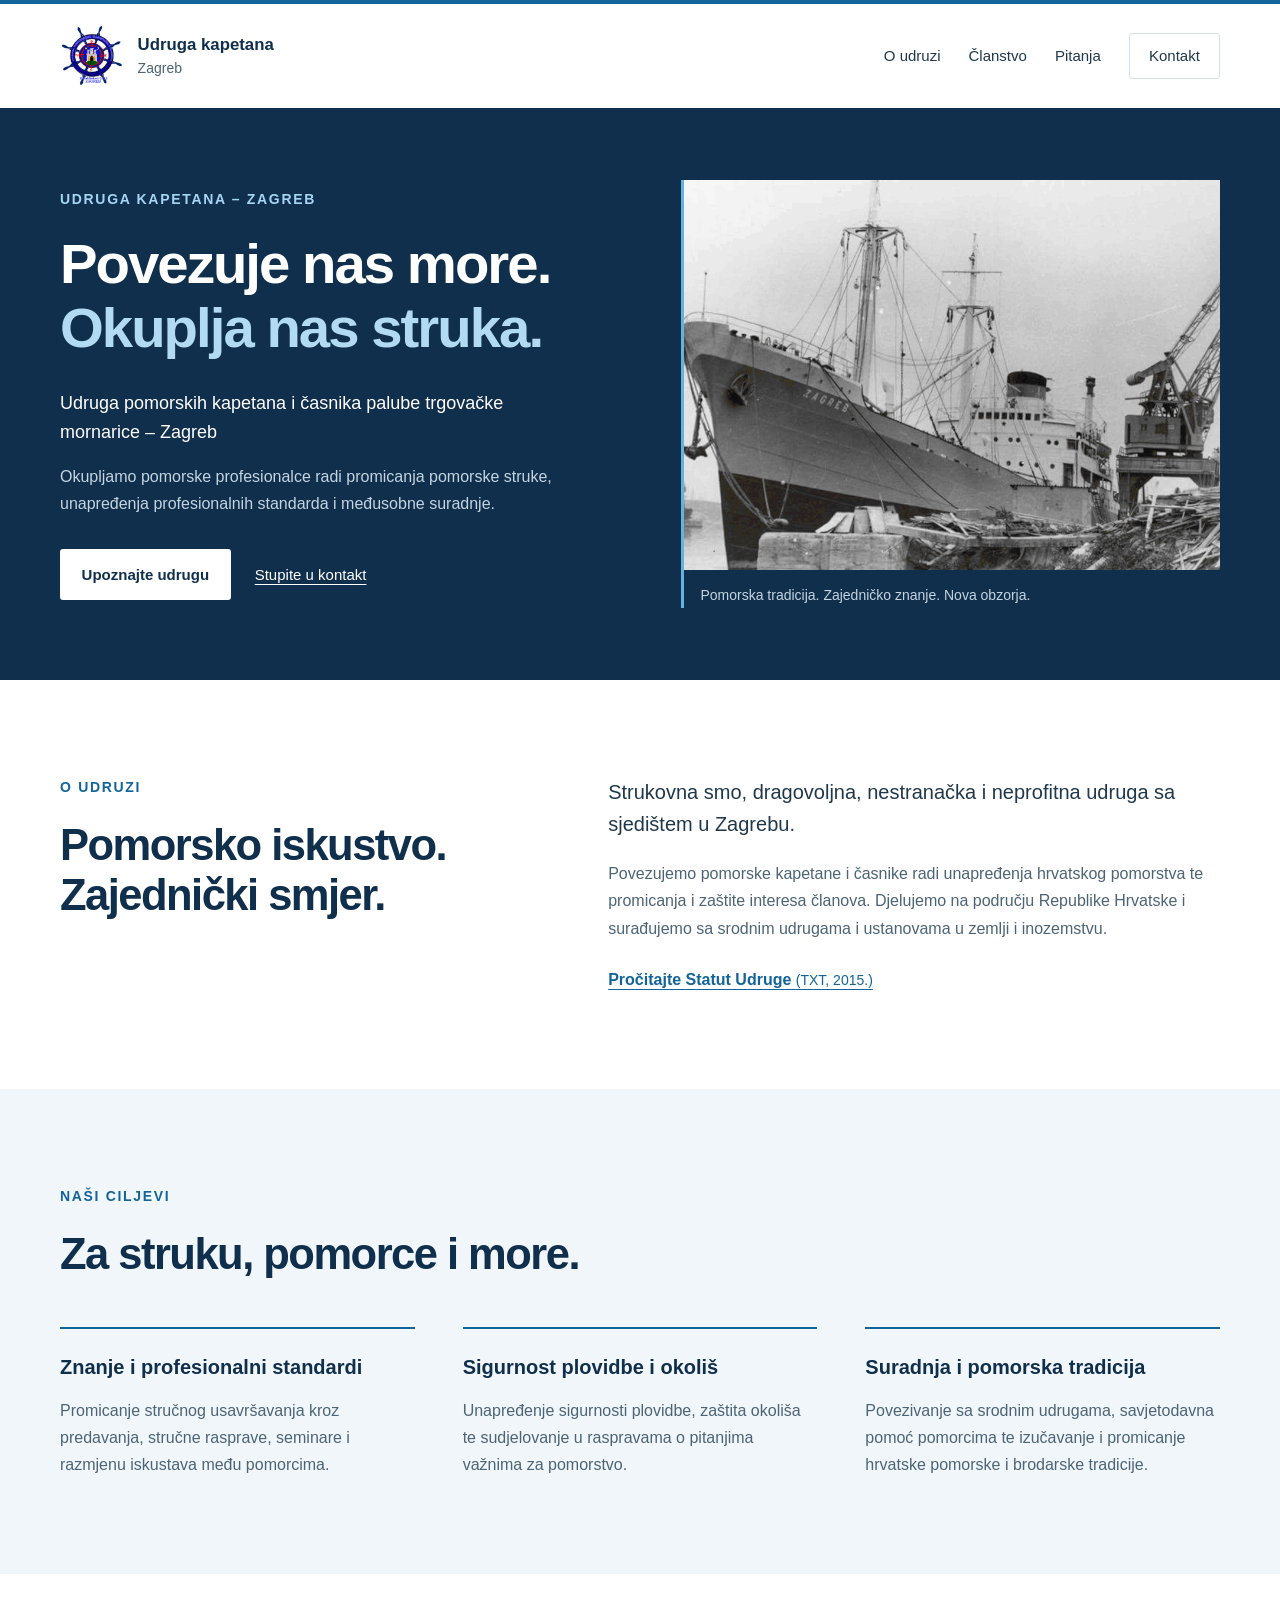
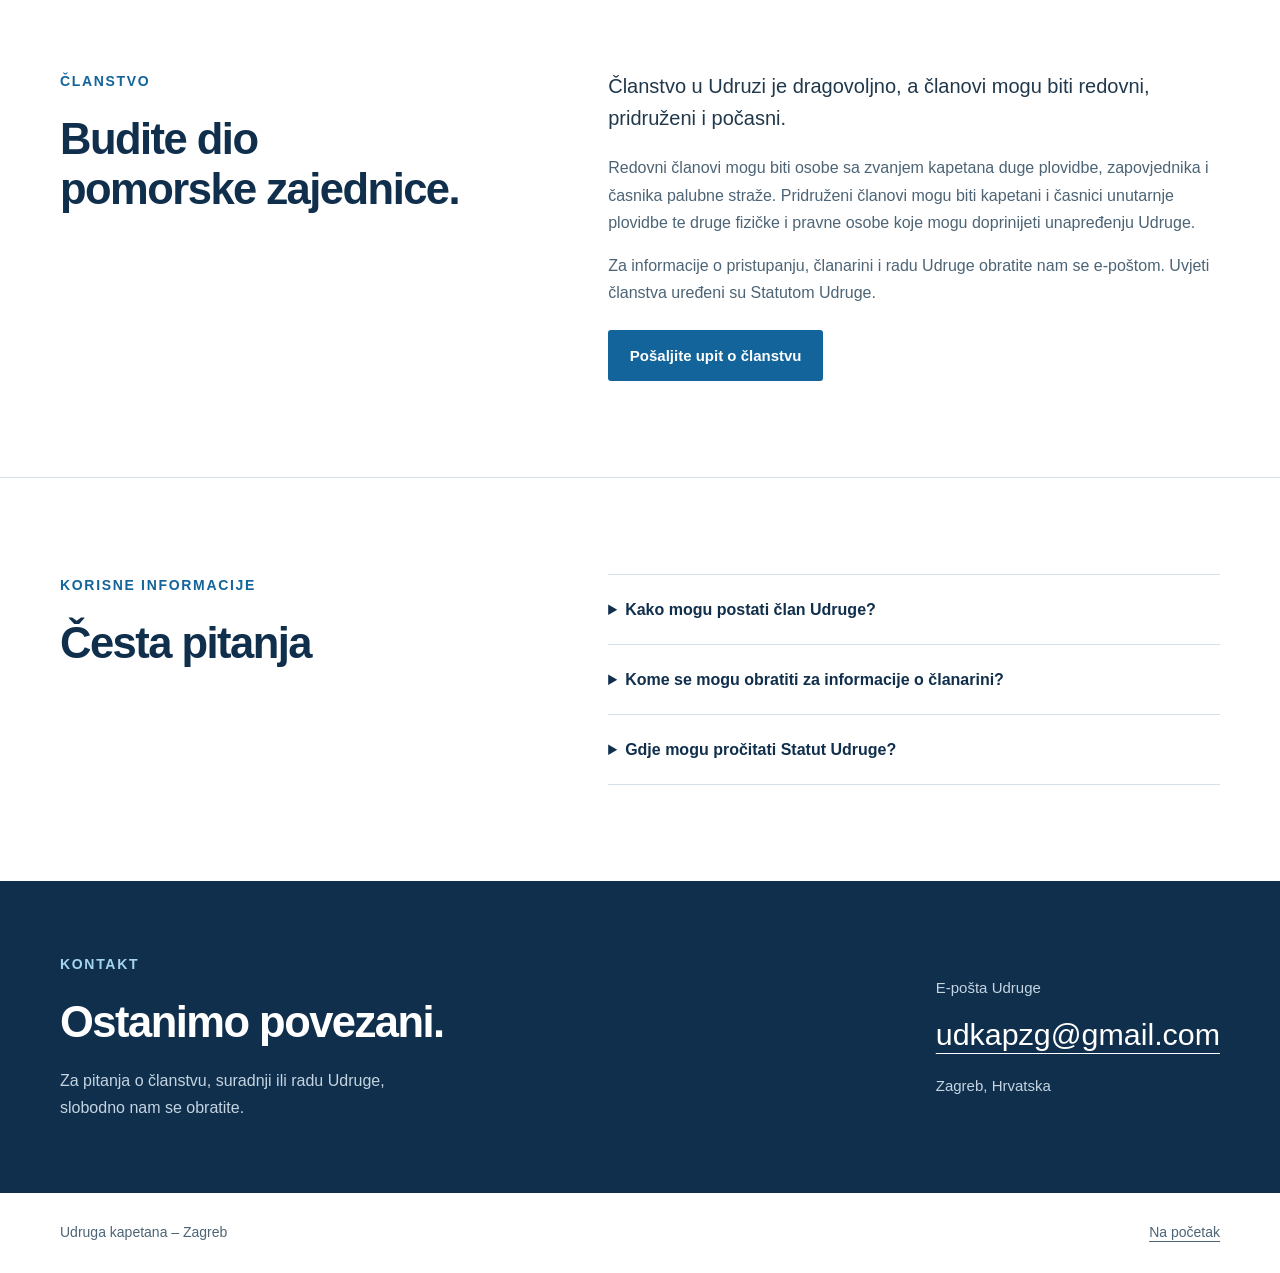
==== index.html @ e69d1c6a "Add static landing page for Udruga kapetana Zagreb" ====
<!doctype html>
<html lang="hr">
  <head>
    <meta charset="utf-8">
    <meta name="viewport" content="width=device-width, initial-scale=1">
    <meta name="description" content="Udruga pomorskih kapetana i časnika palube trgovačke mornarice – Zagreb. Povezivanje pomoraca, promicanje struke i unapređenje profesionalnih standarda.">
    <meta name="theme-color" content="#102f4c">
    <title>Udruga kapetana – Zagreb</title>
    <link rel="icon" href="assets/logo.png" type="image/png">
    <link rel="stylesheet" href="styles.css">
  </head>
  <body>
    <a class="skip-link" href="#sadrzaj">Preskoči na sadržaj</a>
    <header class="site-header">
      <div class="container header-inner">
        <a class="brand" href="#pocetna" aria-label="Udruga kapetana – Zagreb, početna">
          <img src="assets/logo.png" width="64" height="64" alt="Znak Udruge kapetana Zagreb">
          <span>Udruga kapetana<span class="brand-city">Zagreb</span></span>
        </a>
        <nav aria-label="Glavna navigacija">
          <a href="#o-udruzi">O udruzi</a>
          <a href="#clanstvo">Članstvo</a>
          <a href="#pitanja">Pitanja</a>
          <a class="nav-contact" href="#kontakt">Kontakt</a>
        </nav>
      </div>
    </header>

    <main id="sadrzaj">
      <section class="hero" id="pocetna" aria-labelledby="hero-title">
        <div class="container hero-inner">
          <div class="hero-copy">
            <p class="eyebrow">Udruga kapetana – Zagreb</p>
            <h1 id="hero-title">Povezuje nas more.<br><span>Okuplja nas struka.</span></h1>
            <p class="hero-intro">Udruga pomorskih kapetana i časnika palube trgovačke mornarice – Zagreb</p>
            <p class="hero-description">Okupljamo pomorske profesionalce radi promicanja pomorske struke, unapređenja profesionalnih standarda i međusobne suradnje.</p>
            <div class="hero-links">
              <a class="button button-light" href="#o-udruzi">Upoznajte udrugu</a>
              <a class="text-link" href="#kontakt">Stupite u kontakt</a>
            </div>
          </div>
          <figure class="hero-image">
            <img src="assets/brod-zagreb.png" width="1200" height="660" alt="Povijesna crno-bijela fotografija trgovačkog broda Zagreb u luci" fetchpriority="high">
            <figcaption>Pomorska tradicija. Zajedničko znanje. Nova obzorja.</figcaption>
          </figure>
        </div>
      </section>

      <section class="section container about" id="o-udruzi" aria-labelledby="about-title">
        <div>
          <p class="eyebrow">O udruzi</p>
          <h2 id="about-title">Pomorsko iskustvo.<br>Zajednički smjer.</h2>
        </div>
        <div class="section-copy">
          <p class="lead">Strukovna smo, dragovoljna, nestranačka i neprofitna udruga sa sjedištem u Zagrebu.</p>
          <p>Povezujemo pomorske kapetane i časnike radi unapređenja hrvatskog pomorstva te promicanja i zaštite interesa članova. Djelujemo na području Republike Hrvatske i surađujemo sa srodnim udrugama i ustanovama u zemlji i inozemstvu.</p>
          <a class="document-link" href="documents/statut.txt">Pročitajte Statut Udruge <span>(TXT, 2015.)</span></a>
        </div>
      </section>

      <section class="mission-section" aria-labelledby="mission-title">
        <div class="container section">
          <p class="eyebrow">Naši ciljevi</p>
          <h2 id="mission-title">Za struku, pomorce i more.</h2>
          <div class="mission-grid">
            <article>
              <h3>Znanje i profesionalni standardi</h3>
              <p>Promicanje stručnog usavršavanja kroz predavanja, stručne rasprave, seminare i razmjenu iskustava među pomorcima.</p>
            </article>
            <article>
              <h3>Sigurnost plovidbe i okoliš</h3>
              <p>Unapređenje sigurnosti plovidbe, zaštita okoliša te sudjelovanje u raspravama o pitanjima važnima za pomorstvo.</p>
            </article>
            <article>
              <h3>Suradnja i pomorska tradicija</h3>
              <p>Povezivanje sa srodnim udrugama, savjetodavna pomoć pomorcima te izučavanje i promicanje hrvatske pomorske i brodarske tradicije.</p>
            </article>
          </div>
        </div>
      </section>

      <section class="section container membership" id="clanstvo" aria-labelledby="membership-title">
        <div>
          <p class="eyebrow">Članstvo</p>
          <h2 id="membership-title">Budite dio<br>pomorske zajednice.</h2>
        </div>
        <div class="section-copy">
          <p class="lead">Članstvo u Udruzi je dragovoljno, a članovi mogu biti redovni, pridruženi i počasni.</p>
          <p>Redovni članovi mogu biti osobe sa zvanjem kapetana duge plovidbe, zapovjednika i časnika palubne straže. Pridruženi članovi mogu biti kapetani i časnici unutarnje plovidbe te druge fizičke i pravne osobe koje mogu doprinijeti unapređenju Udruge.</p>
          <p>Za informacije o pristupanju, članarini i radu Udruge obratite nam se e-poštom. Uvjeti članstva uređeni su Statutom Udruge.</p>
          <a class="button button-blue" href="mailto:udkapzg@gmail.com">Pošaljite upit o članstvu</a>
        </div>
      </section>

      <section class="questions-section" id="pitanja" aria-labelledby="questions-title">
        <div class="container section questions-inner">
          <div>
            <p class="eyebrow">Korisne informacije</p>
            <h2 id="questions-title">Česta pitanja</h2>
          </div>
          <div class="questions">
            <details>
              <summary>Kako mogu postati član Udruge?</summary>
              <p>Zahtjev za članstvo podnosi se Upravnom odboru. Javite nam se na <a href="mailto:udkapzg@gmail.com">udkapzg@gmail.com</a> za informacije o pristupnici i uvjetima članstva.</p>
            </details>
            <details>
              <summary>Kome se mogu obratiti za informacije o članarini?</summary>
              <p>Za podatke o članarini i načinu plaćanja obratite se Udruzi putem e-pošte na <a href="mailto:udkapzg@gmail.com">udkapzg@gmail.com</a>.</p>
            </details>
            <details>
              <summary>Gdje mogu pročitati Statut Udruge?</summary>
              <p><a href="documents/statut.txt">Statut Udruge od 28. rujna 2015.</a> dostupan je kao tekstualni dokument.</p>
            </details>
          </div>
        </div>
      </section>

      <section class="contact-section" id="kontakt" aria-labelledby="contact-title">
        <div class="container contact-inner">
          <div>
            <p class="eyebrow">Kontakt</p>
            <h2 id="contact-title">Ostanimo povezani.</h2>
            <p>Za pitanja o članstvu, suradnji ili radu Udruge,<br class="desktop-break"> slobodno nam se obratite.</p>
          </div>
          <address>
            <span>E-pošta Udruge</span>
            <a href="mailto:udkapzg@gmail.com">udkapzg@gmail.com</a>
            <span>Zagreb, Hrvatska</span>
          </address>
        </div>
      </section>
    </main>

    <footer class="site-footer">
      <div class="container footer-inner">
        <p>Udruga kapetana – Zagreb</p>
        <a href="#pocetna">Na početak</a>
      </div>
    </footer>
  </body>
</html>
---- styles.css ----
:root {
  color-scheme: light;
  --navy: #102f4c;
  --blue: #12649b;
  --text: #20384b;
  --muted: #4c6475;
  --line: #d5e1e9;
  --pale: #f1f6fa;
}

* { box-sizing: border-box; }
html { scroll-behavior: smooth; scroll-padding-top: 2rem; }
body { margin: 0; color: var(--text); background: #fff; font-family: -apple-system, BlinkMacSystemFont, "Segoe UI", sans-serif; font-size: 1rem; line-height: 1.7; }
a { color: var(--blue); text-underline-offset: .25em; }
a:hover { text-decoration-thickness: 2px; }
a:focus-visible, summary:focus-visible { outline: 3px solid #dc9c26; outline-offset: 5px; }
img { display: block; max-width: 100%; height: auto; }
p, h1, h2, h3, figure { margin: 0; }
h1, h2, h3 { color: var(--navy); line-height: 1.15; }
h1, h2 { letter-spacing: -.035em; }
h2 { font-size: clamp(2rem, 3.4vw, 2.8rem); font-weight: 650; }
h3 { font-size: 1.25rem; font-weight: 650; line-height: 1.4; }
.container { width: min(1160px, calc(100% - 4rem)); margin-inline: auto; }
.section { padding-block: 6rem; }
.eyebrow { color: var(--blue); font-size: .875rem; font-weight: 700; letter-spacing: .12em; text-transform: uppercase; margin-bottom: 1.25rem; }
.skip-link { position: absolute; top: .5rem; left: .5rem; z-index: 10; padding: .75rem 1rem; background: #fff; transform: translateY(-200%); }
.skip-link:focus { transform: translateY(0); }
.site-header { border-top: 4px solid var(--blue); }
.header-inner { display: flex; align-items: center; justify-content: space-between; gap: 2rem; padding-block: 1.25rem; }
.brand { display: flex; align-items: center; gap: .85rem; color: var(--navy); text-decoration: none; line-height: 1.3; font-size: 1.05rem; font-weight: 700; }
.brand img { width: 64px; height: 64px; object-fit: contain; }
.brand-city { display: block; color: var(--muted); font-size: .875rem; font-weight: 400; margin-top: .2rem; }
nav { display: flex; flex-wrap: wrap; align-items: center; gap: 1.75rem; }
nav a { padding-block: .5rem; color: var(--text); font-size: .9375rem; text-decoration: none; }
nav a:hover { text-decoration: underline; }
nav .nav-contact { border: 1px solid var(--line); padding: .55rem 1.2rem; border-radius: 3px; }
.hero { background: var(--navy); overflow: hidden; }
.hero-inner { display: grid; grid-template-columns: 1.05fr 1fr; align-items: center; gap: 3.5rem; padding-block: 4.5rem; }
.hero .eyebrow { color: #a5d5f2; }
h1 { color: #fff; font-size: clamp(2.5rem, 4.4vw, 3.65rem); font-weight: 650; }
h1 span { color: #b2dbf3; }
.hero-intro { margin-top: 1.75rem; color: #fff; font-size: 1.125rem; line-height: 1.6; max-width: 30rem; }
.hero-description { color: #c4d4e1; margin-top: 1rem; max-width: 31rem; }
.hero-links { display: flex; flex-wrap: wrap; align-items: center; gap: 1.5rem; margin-top: 2rem; }
.button { display: inline-block; border-radius: 3px; padding: .8rem 1.35rem; font-size: .9375rem; font-weight: 650; text-decoration: none; }
.button:hover { text-decoration: underline; }
.button-light { background: #fff; color: var(--navy); }
.button-blue { background: var(--blue); color: #fff; margin-top: .25rem; }
.text-link { color: #fff; font-size: .9375rem; }
.hero-image { border-left: 3px solid #62b3e2; }
.hero-image img { width: 100%; height: 390px; object-fit: cover; object-position: 40% center; }
.hero-image figcaption { font-size: .875rem; color: #c4d4e1; padding: .9rem 1rem 0; }
.about, .membership, .questions-inner { display: grid; grid-template-columns: .85fr 1.15fr; gap: 6rem; }
.section-copy p + p { margin-top: 1rem; }
.section-copy p { color: var(--muted); }
.section-copy .lead { color: var(--text); font-size: 1.25rem; line-height: 1.6; margin-bottom: 1.25rem; }
.document-link { display: inline-block; font-weight: 600; margin-top: 1.5rem; }
.document-link span { font-size: .875rem; font-weight: 400; }
.mission-section { background: var(--pale); }
.mission-grid { display: grid; grid-template-columns: repeat(3, 1fr); gap: 3rem; margin-top: 3rem; }
.mission-grid article { border-top: 2px solid var(--blue); padding-top: 1.5rem; }
.mission-grid p { margin-top: 1rem; color: var(--muted); }
.membership .button { margin-top: 1.5rem; }
.questions-section { border-top: 1px solid var(--line); }
.questions details { border-bottom: 1px solid var(--line); }
.questions details:first-child { border-top: 1px solid var(--line); }
.questions summary { padding: 1.3rem .5rem 1.3rem 0; font-weight: 600; cursor: pointer; color: var(--navy); }
.questions details p { padding-bottom: 1.5rem; color: var(--muted); }
.questions details[open] summary { color: var(--blue); }
.contact-section { background: var(--navy); color: #c4d4e1; }
.contact-inner { display: flex; align-items: center; justify-content: space-between; gap: 3rem; padding-block: 4.5rem; }
.contact-section .eyebrow { color: #a5d5f2; }
.contact-section h2 { color: #fff; }
.contact-section p:not(.eyebrow) { margin-top: 1.25rem; }
address { font-style: normal; }
address span { display: block; font-size: .9375rem; }
address a { display: inline-block; margin-block: .5rem .75rem; color: #fff; font-size: clamp(1.25rem, 2.6vw, 1.9rem); text-decoration-thickness: 1px; }
.footer-inner { display: flex; justify-content: space-between; gap: 2rem; padding-block: 1.75rem; font-size: .875rem; color: var(--muted); }
.footer-inner a { color: var(--muted); }

@media (max-width: 900px) {
  .hero-inner { gap: 2rem; }
  .hero-image img { height: 400px; }
  .about, .membership, .questions-inner { gap: 3rem; }
  .mission-grid { gap: 1.75rem; }
}

@media (max-width: 700px) {
  .container { width: calc(100% - 2.5rem); }
  .section { padding-block: 3.5rem; }
  .header-inner { flex-direction: column; align-items: flex-start; gap: 1rem; }
  .brand img { width: 52px; height: 52px; }
  nav { width: 100%; justify-content: space-between; gap: .5rem; }
  nav a { font-size: .875rem; }
  nav .nav-contact { padding: .4rem .75rem; }
  .hero-inner { grid-template-columns: 1fr; padding-block: 3rem; gap: 2.5rem; }
  h1 { font-size: clamp(2.25rem, 8.5vw, 3.25rem); }
  .hero-image img { height: auto; aspect-ratio: 16 / 10; }
  .hero-links { gap: 1.25rem; }
  .about, .membership, .questions-inner { grid-template-columns: 1fr; gap: 2rem; }
  .mission-grid { grid-template-columns: 1fr; margin-top: 2rem; gap: 2rem; }
  .contact-inner { flex-direction: column; align-items: flex-start; padding-block: 3.5rem; gap: 2rem; }
  .desktop-break { display: none; }
  .footer-inner { flex-wrap: wrap; gap: .75rem 2rem; }
}

@media (prefers-reduced-motion: reduce) {
  html { scroll-behavior: auto; }
}
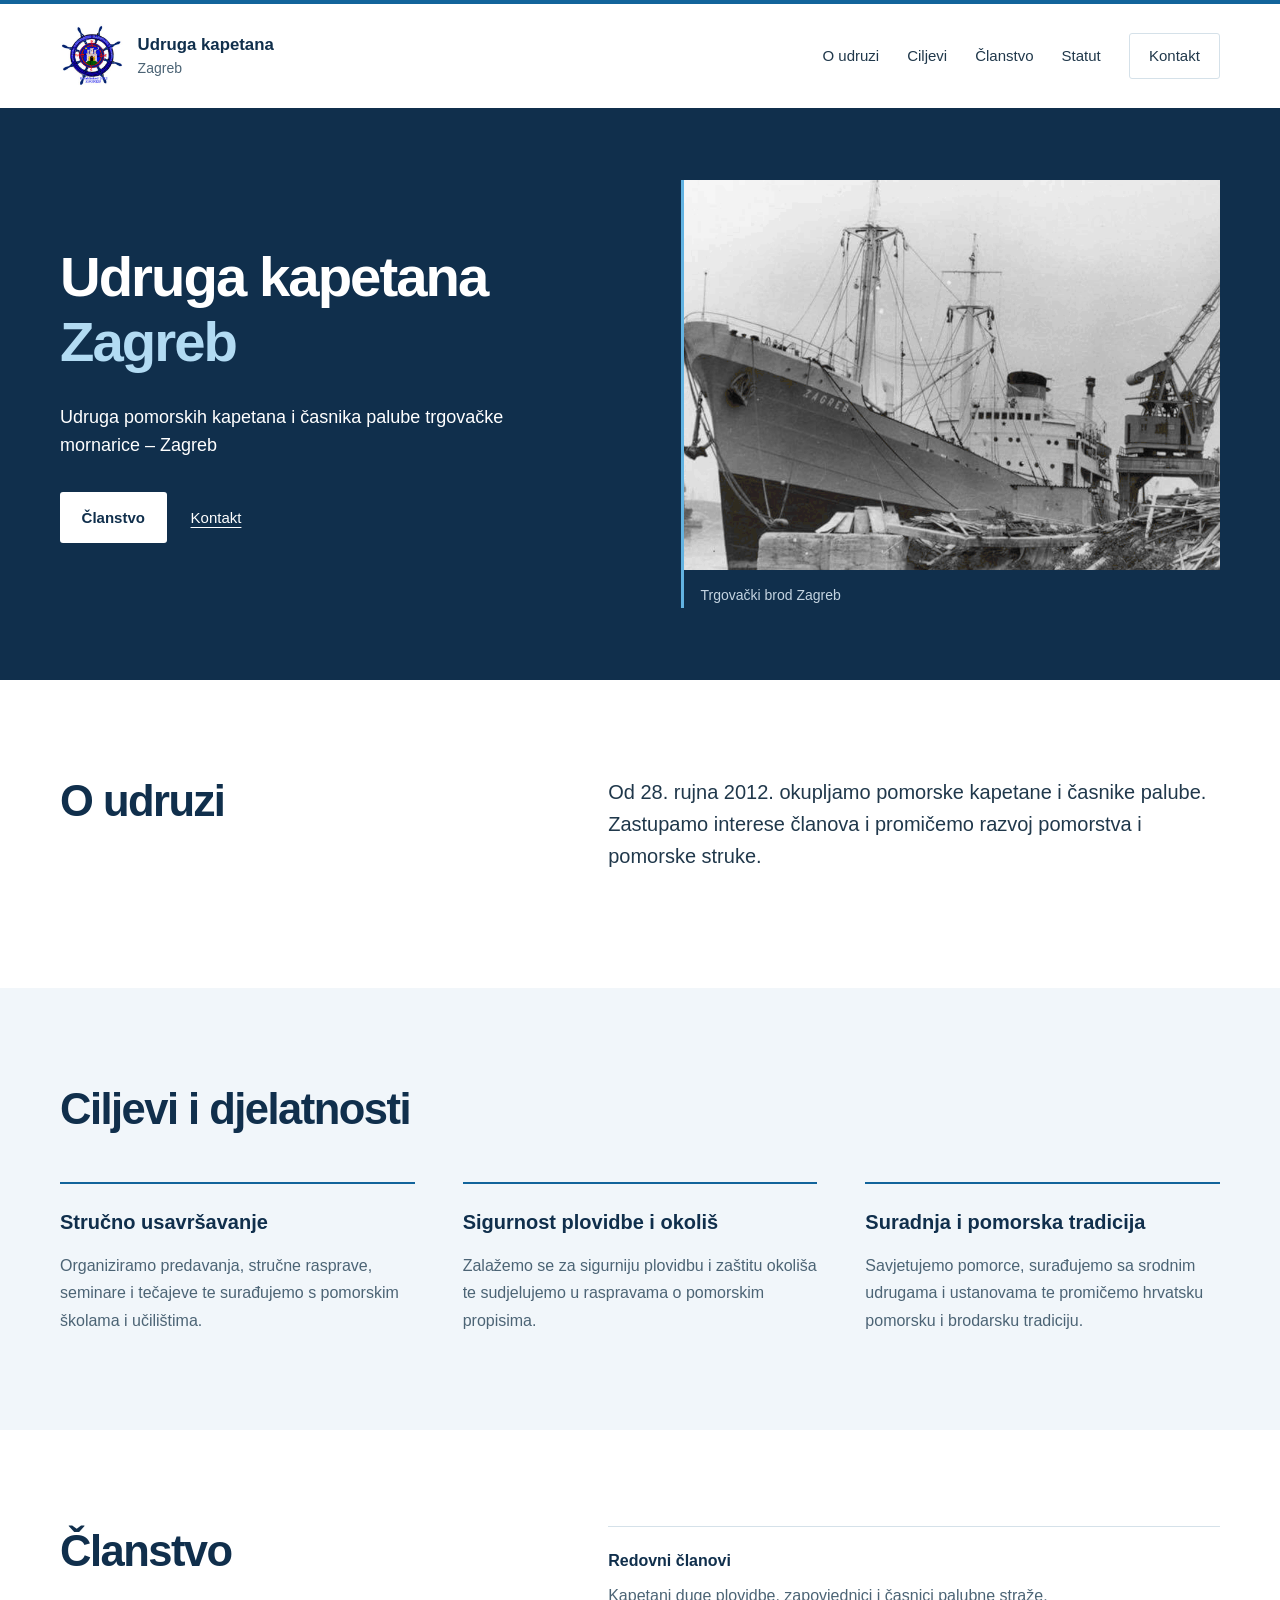
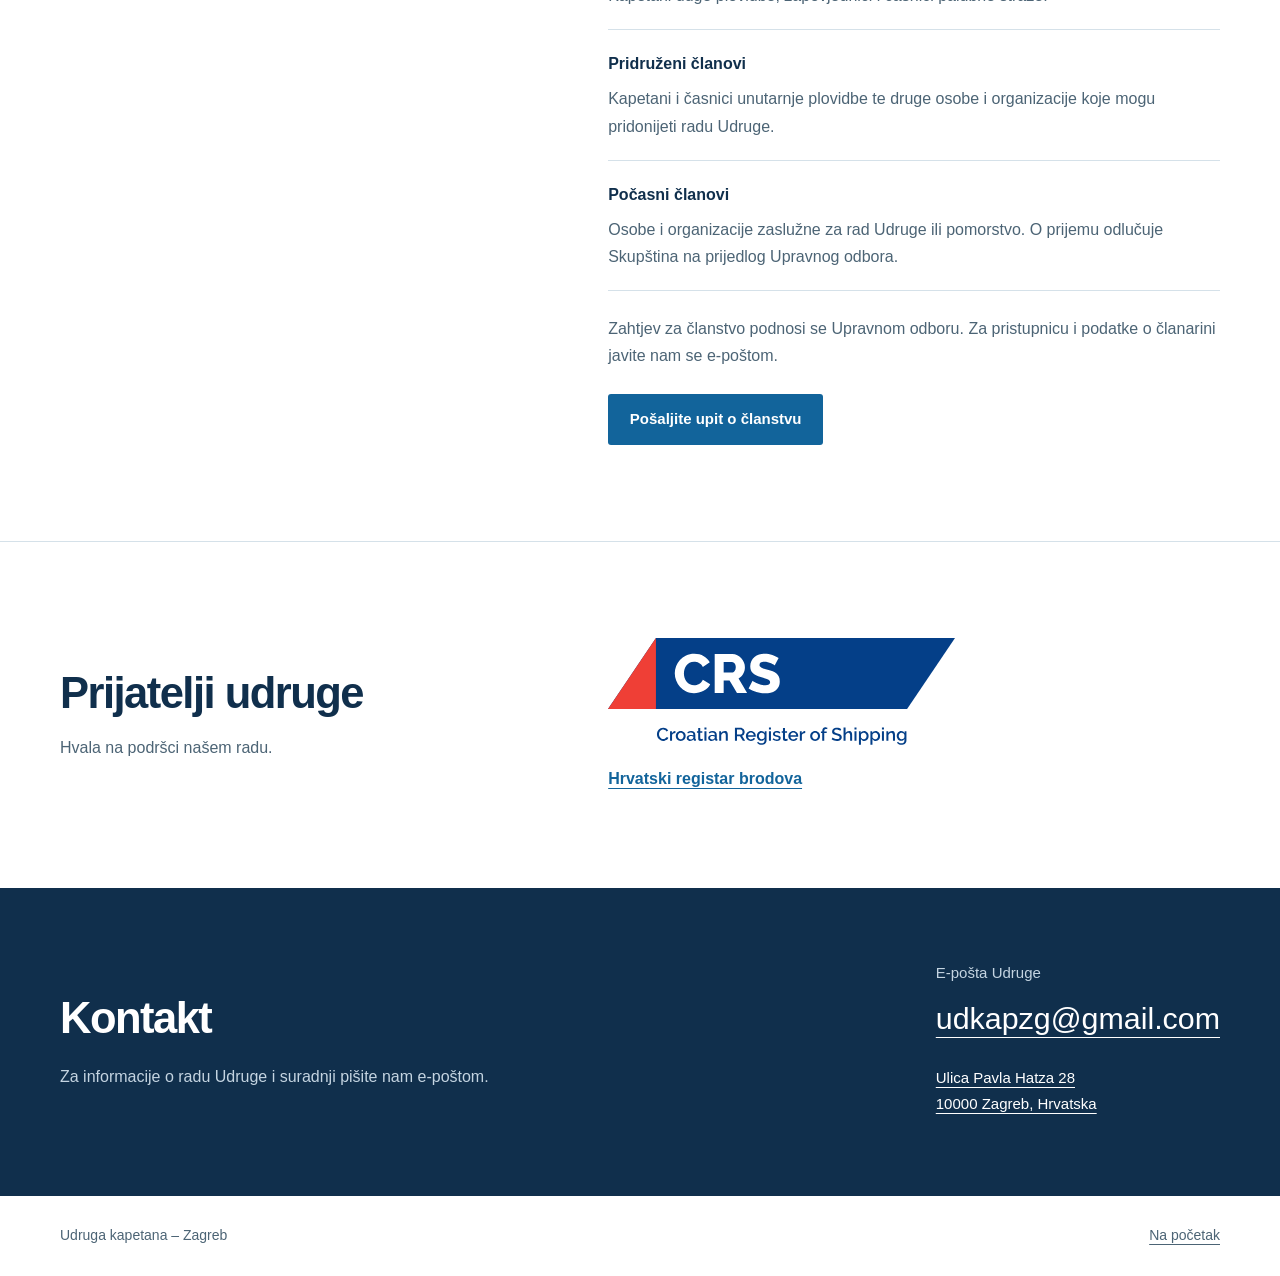
==== commit 0a27f445: "Add statute page and CRS logo" ====
--- a/index.html
+++ b/index.html
@@ -19,8 +19,9 @@
         </a>
         <nav aria-label="Glavna navigacija">
           <a href="#o-udruzi">O udruzi</a>
+          <a href="#ciljevi">Ciljevi</a>
           <a href="#clanstvo">Članstvo</a>
-          <a href="#pitanja">Pitanja</a>
+          <a href="statut.html">Statut</a>
           <a class="nav-contact" href="#kontakt">Kontakt</a>
         </nav>
       </div>
@@ -30,50 +31,44 @@
       <section class="hero" id="pocetna" aria-labelledby="hero-title">
         <div class="container hero-inner">
           <div class="hero-copy">
-            <p class="eyebrow">Udruga kapetana – Zagreb</p>
-            <h1 id="hero-title">Povezuje nas more.<br><span>Okuplja nas struka.</span></h1>
+            <h1 id="hero-title">Udruga kapetana<br><span>Zagreb</span></h1>
             <p class="hero-intro">Udruga pomorskih kapetana i časnika palube trgovačke mornarice – Zagreb</p>
-            <p class="hero-description">Okupljamo pomorske profesionalce radi promicanja pomorske struke, unapređenja profesionalnih standarda i međusobne suradnje.</p>
             <div class="hero-links">
-              <a class="button button-light" href="#o-udruzi">Upoznajte udrugu</a>
-              <a class="text-link" href="#kontakt">Stupite u kontakt</a>
+              <a class="button button-light" href="#clanstvo">Članstvo</a>
+              <a class="text-link" href="#kontakt">Kontakt</a>
             </div>
           </div>
           <figure class="hero-image">
             <img src="assets/brod-zagreb.png" width="1200" height="660" alt="Povijesna crno-bijela fotografija trgovačkog broda Zagreb u luci" fetchpriority="high">
-            <figcaption>Pomorska tradicija. Zajedničko znanje. Nova obzorja.</figcaption>
+            <figcaption>Trgovački brod Zagreb</figcaption>
           </figure>
         </div>
       </section>
 
       <section class="section container about" id="o-udruzi" aria-labelledby="about-title">
         <div>
-          <p class="eyebrow">O udruzi</p>
-          <h2 id="about-title">Pomorsko iskustvo.<br>Zajednički smjer.</h2>
+          <h2 id="about-title">O udruzi</h2>
         </div>
         <div class="section-copy">
-          <p class="lead">Strukovna smo, dragovoljna, nestranačka i neprofitna udruga sa sjedištem u Zagrebu.</p>
-          <p>Povezujemo pomorske kapetane i časnike radi unapređenja hrvatskog pomorstva te promicanja i zaštite interesa članova. Djelujemo na području Republike Hrvatske i surađujemo sa srodnim udrugama i ustanovama u zemlji i inozemstvu.</p>
-          <a class="document-link" href="documents/statut.txt">Pročitajte Statut Udruge <span>(TXT, 2015.)</span></a>
+          <p class="lead">Od <time datetime="2012-09-28">28. rujna 2012.</time> okupljamo pomorske kapetane i časnike palube. Zastupamo interese članova i promičemo razvoj pomorstva i pomorske struke.</p>
         </div>
       </section>
 
-      <section class="mission-section" aria-labelledby="mission-title">
+      <section class="mission-section" id="ciljevi" aria-labelledby="mission-title">
         <div class="container section">
-          <p class="eyebrow">Naši ciljevi</p>
-          <h2 id="mission-title">Za struku, pomorce i more.</h2>
+          <h2 id="mission-title">Ciljevi i djelatnosti</h2>
           <div class="mission-grid">
             <article>
-              <h3>Znanje i profesionalni standardi</h3>
-              <p>Promicanje stručnog usavršavanja kroz predavanja, stručne rasprave, seminare i razmjenu iskustava među pomorcima.</p>
+              <h3>Stručno usavršavanje</h3>
+              <p>Organiziramo predavanja, stručne rasprave, seminare i tečajeve te surađujemo s pomorskim školama i učilištima.</p>
             </article>
             <article>
               <h3>Sigurnost plovidbe i okoliš</h3>
-              <p>Unapređenje sigurnosti plovidbe, zaštita okoliša te sudjelovanje u raspravama o pitanjima važnima za pomorstvo.</p>
+              <p>Zalažemo se za sigurniju plovidbu i zaštitu okoliša te sudjelujemo u raspravama o pomorskim propisima.</p>
             </article>
             <article>
               <h3>Suradnja i pomorska tradicija</h3>
-              <p>Povezivanje sa srodnim udrugama, savjetodavna pomoć pomorcima te izučavanje i promicanje hrvatske pomorske i brodarske tradicije.</p>
+              <p>Savjetujemo pomorce, surađujemo sa srodnim udrugama i ustanovama te promičemo hrvatsku pomorsku i brodarsku tradiciju.</p>
             </article>
           </div>
         </div>
@@ -81,51 +76,54 @@
 
       <section class="section container membership" id="clanstvo" aria-labelledby="membership-title">
         <div>
-          <p class="eyebrow">Članstvo</p>
-          <h2 id="membership-title">Budite dio<br>pomorske zajednice.</h2>
+          <h2 id="membership-title">Članstvo</h2>
         </div>
         <div class="section-copy">
-          <p class="lead">Članstvo u Udruzi je dragovoljno, a članovi mogu biti redovni, pridruženi i počasni.</p>
-          <p>Redovni članovi mogu biti osobe sa zvanjem kapetana duge plovidbe, zapovjednika i časnika palubne straže. Pridruženi članovi mogu biti kapetani i časnici unutarnje plovidbe te druge fizičke i pravne osobe koje mogu doprinijeti unapređenju Udruge.</p>
-          <p>Za informacije o pristupanju, članarini i radu Udruge obratite nam se e-poštom. Uvjeti članstva uređeni su Statutom Udruge.</p>
-          <a class="button button-blue" href="mailto:udkapzg@gmail.com">Pošaljite upit o članstvu</a>
+          <dl class="membership-types">
+            <div>
+              <dt>Redovni članovi</dt>
+              <dd>Kapetani duge plovidbe, zapovjednici i časnici palubne straže.</dd>
+            </div>
+            <div>
+              <dt>Pridruženi članovi</dt>
+              <dd>Kapetani i časnici unutarnje plovidbe te druge osobe i organizacije koje mogu pridonijeti radu Udruge.</dd>
+            </div>
+            <div>
+              <dt>Počasni članovi</dt>
+              <dd>Osobe i organizacije zaslužne za rad Udruge ili pomorstvo. O prijemu odlučuje Skupština na prijedlog Upravnog odbora.</dd>
+            </div>
+          </dl>
+          <p>Zahtjev za članstvo podnosi se Upravnom odboru. Za pristupnicu i podatke o članarini javite nam se e-poštom.</p>
+          <a class="button button-blue" href="mailto:udkapzg@gmail.com?subject=Upit%20o%20%C4%8Dlanstvu">Pošaljite upit o članstvu</a>
         </div>
       </section>
 
-      <section class="questions-section" id="pitanja" aria-labelledby="questions-title">
-        <div class="container section questions-inner">
+      <section class="friends-section" id="prijatelji" aria-labelledby="friends-title">
+        <div class="container section friends-inner">
           <div>
-            <p class="eyebrow">Korisne informacije</p>
-            <h2 id="questions-title">Česta pitanja</h2>
+            <h2 id="friends-title">Prijatelji udruge</h2>
+            <p>Hvala na podršci našem radu.</p>
           </div>
-          <div class="questions">
-            <details>
-              <summary>Kako mogu postati član Udruge?</summary>
-              <p>Zahtjev za članstvo podnosi se Upravnom odboru. Javite nam se na <a href="mailto:udkapzg@gmail.com">udkapzg@gmail.com</a> za informacije o pristupnici i uvjetima članstva.</p>
-            </details>
-            <details>
-              <summary>Kome se mogu obratiti za informacije o članarini?</summary>
-              <p>Za podatke o članarini i načinu plaćanja obratite se Udruzi putem e-pošte na <a href="mailto:udkapzg@gmail.com">udkapzg@gmail.com</a>.</p>
-            </details>
-            <details>
-              <summary>Gdje mogu pročitati Statut Udruge?</summary>
-              <p><a href="documents/statut.txt">Statut Udruge od 28. rujna 2015.</a> dostupan je kao tekstualni dokument.</p>
-            </details>
-          </div>
+          <a class="friend-link" href="https://www.crs.hr/hr/">
+            <img src="assets/crs-logo.svg" width="347" height="107" alt="" loading="lazy">
+            <span>Hrvatski registar brodova</span>
+          </a>
         </div>
       </section>
 
       <section class="contact-section" id="kontakt" aria-labelledby="contact-title">
         <div class="container contact-inner">
           <div>
-            <p class="eyebrow">Kontakt</p>
-            <h2 id="contact-title">Ostanimo povezani.</h2>
-            <p>Za pitanja o članstvu, suradnji ili radu Udruge,<br class="desktop-break"> slobodno nam se obratite.</p>
+            <h2 id="contact-title">Kontakt</h2>
+            <p>Za informacije o radu Udruge i suradnji pišite nam e-poštom.</p>
           </div>
           <address>
             <span>E-pošta Udruge</span>
-            <a href="mailto:udkapzg@gmail.com">udkapzg@gmail.com</a>
-            <span>Zagreb, Hrvatska</span>
+            <a class="contact-email" href="mailto:udkapzg@gmail.com">udkapzg@gmail.com</a>
+            <a class="contact-address" href="https://www.google.com/maps/search/?api=1&amp;query=Ulica%20Pavla%20Hatza%2028%2C%2010000%20Zagreb%2C%20Hrvatska" aria-label="Ulica Pavla Hatza 28, 10000 Zagreb, Hrvatska — prikaži na karti">
+              <span>Ulica Pavla Hatza 28</span>
+              <span>10000 Zagreb, Hrvatska</span>
+            </a>
           </address>
         </div>
       </section>
--- a/styles.css
+++ b/styles.css
@@ -13,7 +13,7 @@
 body { margin: 0; color: var(--text); background: #fff; font-family: -apple-system, BlinkMacSystemFont, "Segoe UI", sans-serif; font-size: 1rem; line-height: 1.7; }
 a { color: var(--blue); text-underline-offset: .25em; }
 a:hover { text-decoration-thickness: 2px; }
-a:focus-visible, summary:focus-visible { outline: 3px solid #dc9c26; outline-offset: 5px; }
+a:focus-visible { outline: 3px solid #dc9c26; outline-offset: 5px; }
 img { display: block; max-width: 100%; height: auto; }
 p, h1, h2, h3, figure { margin: 0; }
 h1, h2, h3 { color: var(--navy); line-height: 1.15; }
@@ -36,11 +36,9 @@
 nav .nav-contact { border: 1px solid var(--line); padding: .55rem 1.2rem; border-radius: 3px; }
 .hero { background: var(--navy); overflow: hidden; }
 .hero-inner { display: grid; grid-template-columns: 1.05fr 1fr; align-items: center; gap: 3.5rem; padding-block: 4.5rem; }
-.hero .eyebrow { color: #a5d5f2; }
 h1 { color: #fff; font-size: clamp(2.5rem, 4.4vw, 3.65rem); font-weight: 650; }
 h1 span { color: #b2dbf3; }
 .hero-intro { margin-top: 1.75rem; color: #fff; font-size: 1.125rem; line-height: 1.6; max-width: 30rem; }
-.hero-description { color: #c4d4e1; margin-top: 1rem; max-width: 31rem; }
 .hero-links { display: flex; flex-wrap: wrap; align-items: center; gap: 1.5rem; margin-top: 2rem; }
 .button { display: inline-block; border-radius: 3px; padding: .8rem 1.35rem; font-size: .9375rem; font-weight: 650; text-decoration: none; }
 .button:hover { text-decoration: underline; }
@@ -50,38 +48,66 @@
 .hero-image { border-left: 3px solid #62b3e2; }
 .hero-image img { width: 100%; height: 390px; object-fit: cover; object-position: 40% center; }
 .hero-image figcaption { font-size: .875rem; color: #c4d4e1; padding: .9rem 1rem 0; }
-.about, .membership, .questions-inner { display: grid; grid-template-columns: .85fr 1.15fr; gap: 6rem; }
+.about, .membership, .friends-inner { display: grid; grid-template-columns: .85fr 1.15fr; gap: 6rem; }
 .section-copy p + p { margin-top: 1rem; }
 .section-copy p { color: var(--muted); }
 .section-copy .lead { color: var(--text); font-size: 1.25rem; line-height: 1.6; margin-bottom: 1.25rem; }
-.document-link { display: inline-block; font-weight: 600; margin-top: 1.5rem; }
-.document-link span { font-size: .875rem; font-weight: 400; }
 .mission-section { background: var(--pale); }
 .mission-grid { display: grid; grid-template-columns: repeat(3, 1fr); gap: 3rem; margin-top: 3rem; }
 .mission-grid article { border-top: 2px solid var(--blue); padding-top: 1.5rem; }
 .mission-grid p { margin-top: 1rem; color: var(--muted); }
 .membership .button { margin-top: 1.5rem; }
-.questions-section { border-top: 1px solid var(--line); }
-.questions details { border-bottom: 1px solid var(--line); }
-.questions details:first-child { border-top: 1px solid var(--line); }
-.questions summary { padding: 1.3rem .5rem 1.3rem 0; font-weight: 600; cursor: pointer; color: var(--navy); }
-.questions details p { padding-bottom: 1.5rem; color: var(--muted); }
-.questions details[open] summary { color: var(--blue); }
+.membership-types { margin: 0 0 1.5rem; }
+.membership-types > div { padding-block: 1.25rem; border-top: 1px solid var(--line); }
+.membership-types > div:last-child { border-bottom: 1px solid var(--line); }
+.membership-types dt { color: var(--navy); font-weight: 650; }
+.membership-types dd { margin: .5rem 0 0; color: var(--muted); }
+.friends-section { border-top: 1px solid var(--line); }
+.friends-inner { align-items: center; }
+.friends-inner p { margin-top: 1rem; color: var(--muted); }
+.friend-link { display: flex; flex-direction: column; align-items: flex-start; gap: 1.25rem; width: fit-content; max-width: 100%; font-weight: 600; }
+.friend-link img { width: 347px; max-width: 100%; height: auto; }
 .contact-section { background: var(--navy); color: #c4d4e1; }
 .contact-inner { display: flex; align-items: center; justify-content: space-between; gap: 3rem; padding-block: 4.5rem; }
-.contact-section .eyebrow { color: #a5d5f2; }
 .contact-section h2 { color: #fff; }
-.contact-section p:not(.eyebrow) { margin-top: 1.25rem; }
+.contact-section p { margin-top: 1.25rem; }
 address { font-style: normal; }
 address span { display: block; font-size: .9375rem; }
-address a { display: inline-block; margin-block: .5rem .75rem; color: #fff; font-size: clamp(1.25rem, 2.6vw, 1.9rem); text-decoration-thickness: 1px; }
+address a { color: #fff; text-decoration-thickness: 1px; }
+.contact-email { display: inline-block; margin-block: .5rem .75rem; font-size: clamp(1.25rem, 2.6vw, 1.9rem); overflow-wrap: anywhere; }
+.contact-address { display: block; width: fit-content; padding-block: .5rem; }
 .footer-inner { display: flex; justify-content: space-between; gap: 2rem; padding-block: 1.75rem; font-size: .875rem; color: var(--muted); }
 .footer-inner a { color: var(--muted); }
+
+.statute { max-width: 52rem; padding-block: 3.5rem 6rem; overflow-wrap: anywhere; }
+.statute-header { padding-bottom: 2.5rem; border-bottom: 1px solid var(--line); }
+.statute-header h1 { color: var(--navy); font-size: clamp(2.5rem, 6vw, 3.65rem); }
+.statute-subtitle { max-width: 40rem; margin-top: 1rem; font-size: 1.25rem; }
+.statute-date { margin-top: 1rem; color: var(--muted); }
+.statute-contents { display: block; margin-block: 2.5rem; padding: 1.5rem; background: var(--pale); border: 1px solid var(--line); }
+.statute-contents h2 { font-size: 1.5rem; }
+.statute-contents ul { margin: 1rem 0 0; padding-left: 1.25rem; }
+.statute-contents li + li { margin-top: .5rem; }
+.statute-contents a { font-size: 1rem; }
+.statute-text h2 { margin-block: 3rem 1.5rem; font-size: clamp(1.5rem, 3vw, 2rem); letter-spacing: -.02em; line-height: 1.35; }
+.statute-text h3, .statute-text h4 { margin-block: 2rem .75rem; font-size: 1.125rem; line-height: 1.4; }
+.statute-text .statute-subheading { font-size: 1.3rem; margin-top: 2.5rem; }
+.statute-text p + p { margin-top: .85rem; }
+.statute-text ul { padding-left: 1.5rem; margin-block: .85rem; }
+.statute-text li + li { margin-top: .35rem; }
+.statute-signature { margin-top: 2.5rem; }
+
+@media print {
+  .site-header, .site-footer, .skip-link, .statute-contents { display: none; }
+  .statute { width: 100%; max-width: none; padding: 0; color: #000; }
+  .statute-text h2, .statute-text h3, .statute-text h4 { break-after: avoid; }
+  .statute-text p, .statute-text li { orphans: 3; widows: 3; }
+}
 
 @media (max-width: 900px) {
   .hero-inner { gap: 2rem; }
   .hero-image img { height: 400px; }
-  .about, .membership, .questions-inner { gap: 3rem; }
+  .about, .membership, .friends-inner { gap: 3rem; }
   .mission-grid { gap: 1.75rem; }
 }
 
@@ -97,10 +123,9 @@
   h1 { font-size: clamp(2.25rem, 8.5vw, 3.25rem); }
   .hero-image img { height: auto; aspect-ratio: 16 / 10; }
   .hero-links { gap: 1.25rem; }
-  .about, .membership, .questions-inner { grid-template-columns: 1fr; gap: 2rem; }
+  .about, .membership, .friends-inner { grid-template-columns: 1fr; gap: 2rem; }
   .mission-grid { grid-template-columns: 1fr; margin-top: 2rem; gap: 2rem; }
   .contact-inner { flex-direction: column; align-items: flex-start; padding-block: 3.5rem; gap: 2rem; }
-  .desktop-break { display: none; }
   .footer-inner { flex-wrap: wrap; gap: .75rem 2rem; }
 }
 
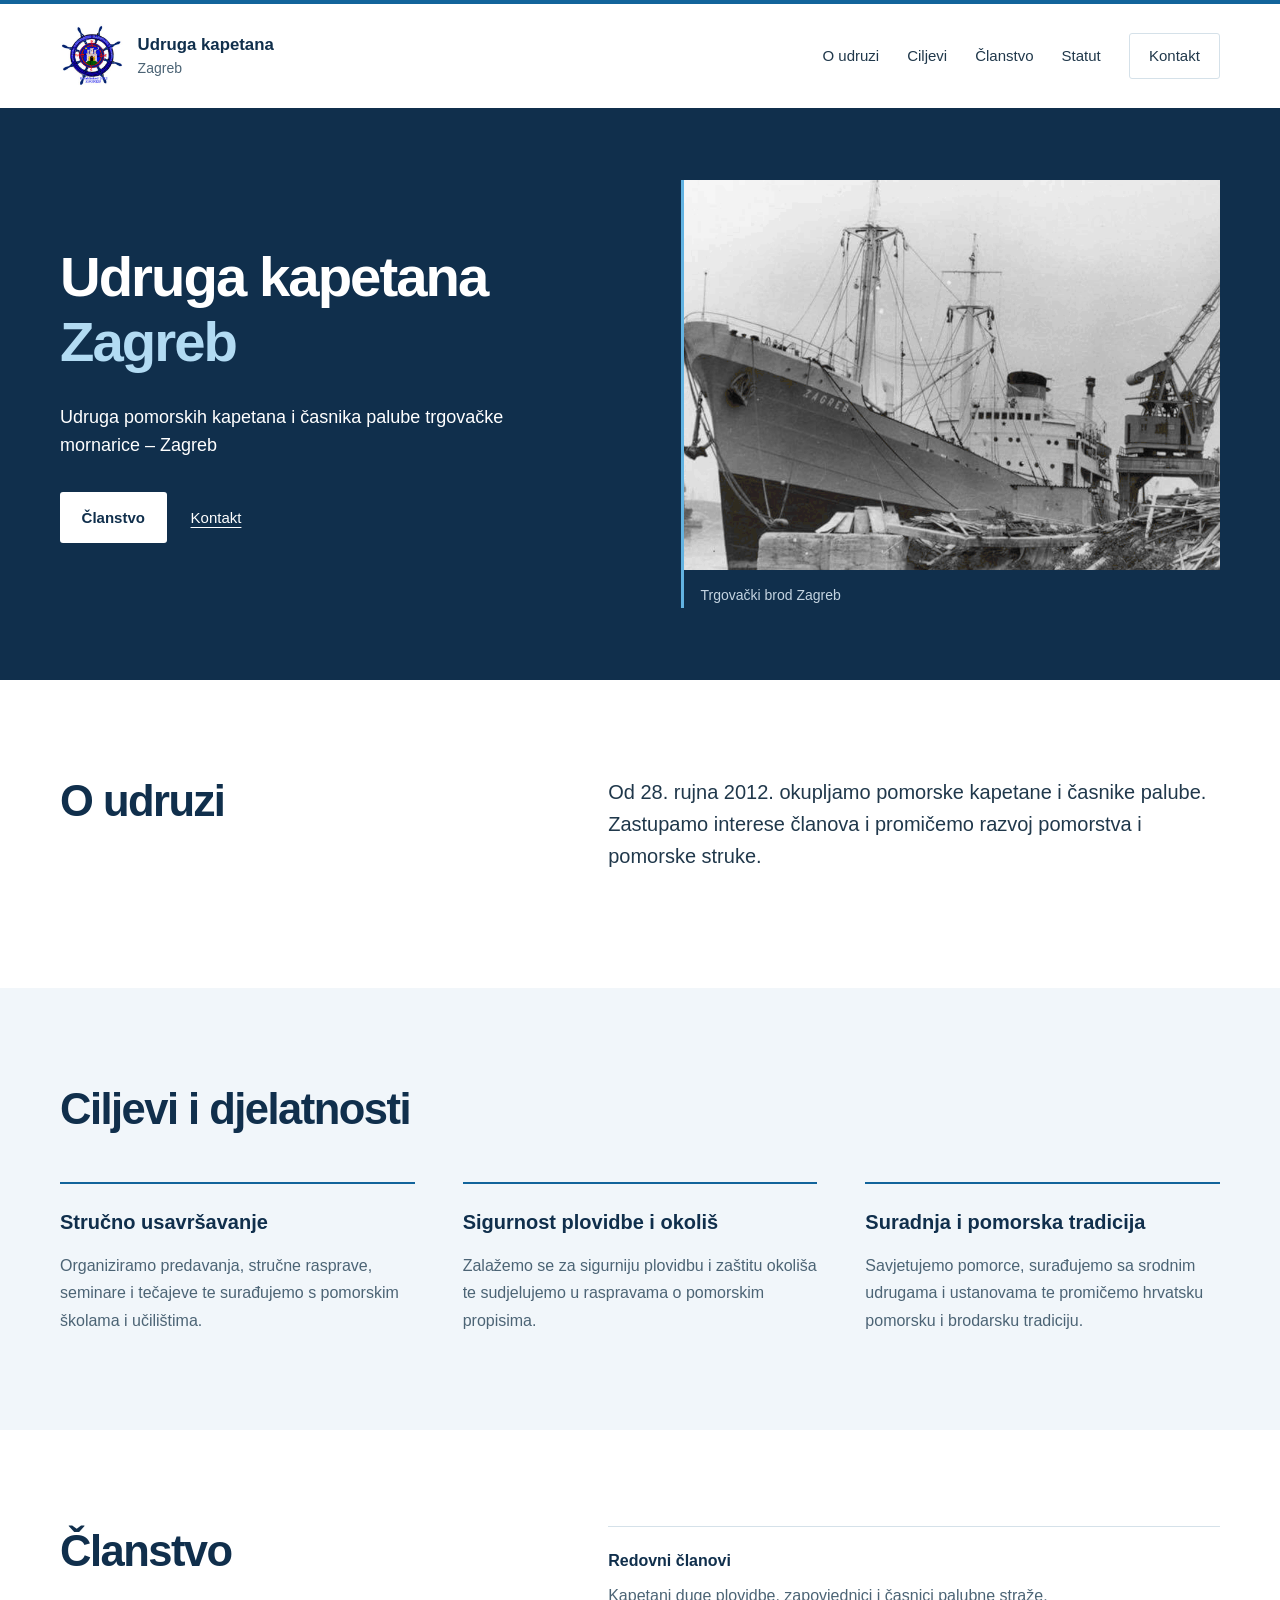
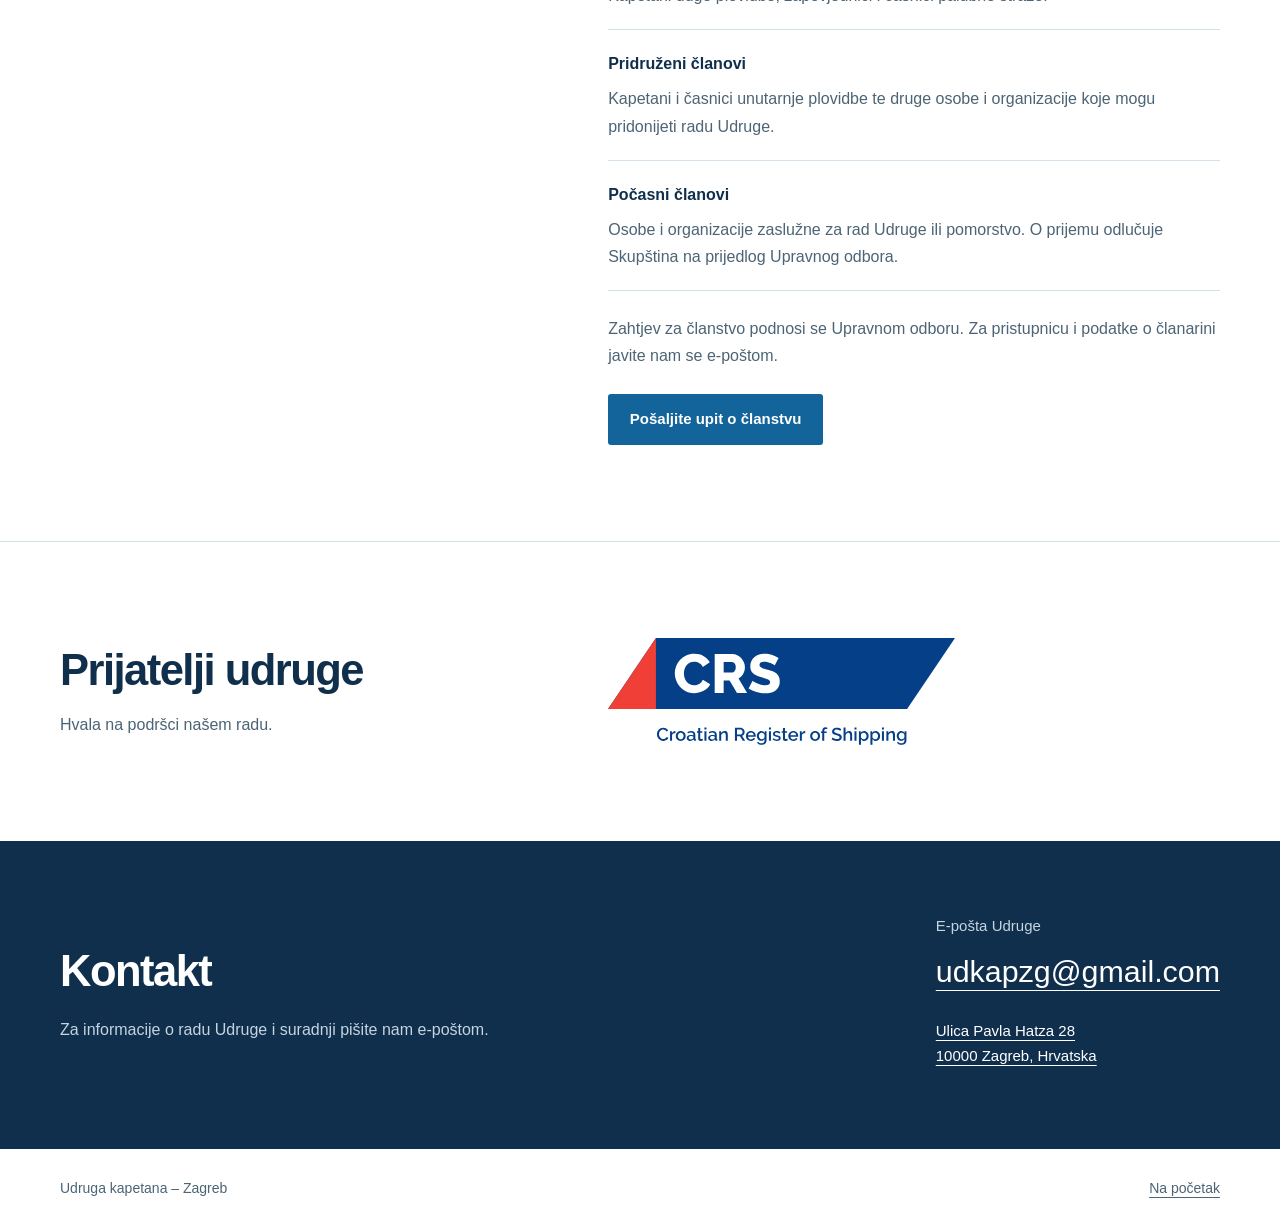
==== commit da69946e: "Update CRS logo alt text" ====
--- a/index.html
+++ b/index.html
@@ -105,8 +105,7 @@
             <p>Hvala na podršci našem radu.</p>
           </div>
           <a class="friend-link" href="https://www.crs.hr/hr/">
-            <img src="assets/crs-logo.svg" width="347" height="107" alt="" loading="lazy">
-            <span>Hrvatski registar brodova</span>
+            <img src="assets/crs-logo.svg" width="347" height="107" alt="Hrvatski registar brodova" loading="lazy">
           </a>
         </div>
       </section>
